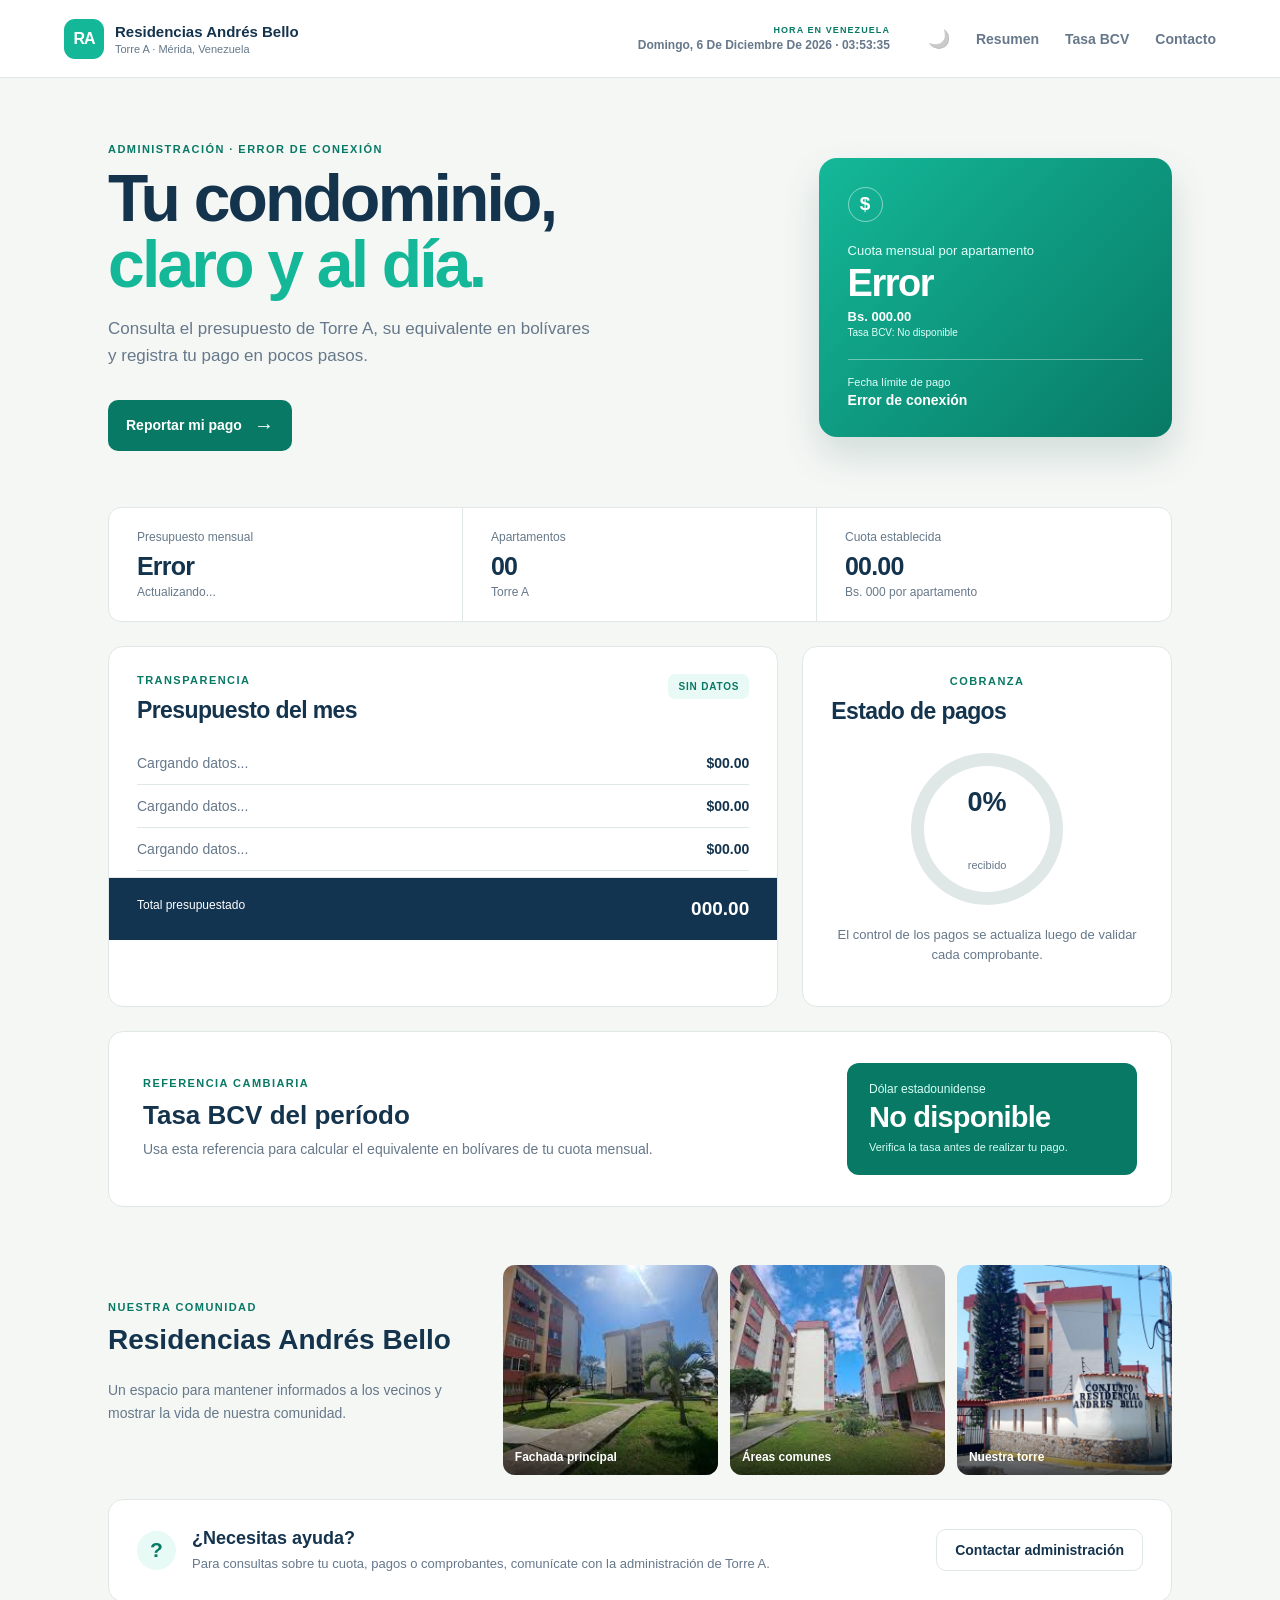
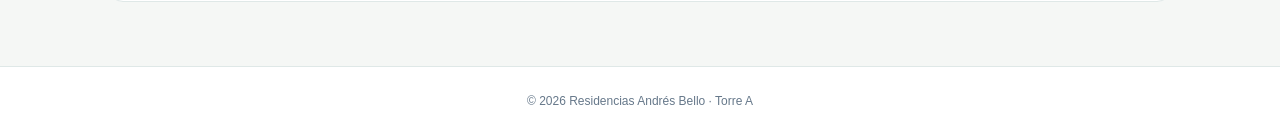
==== dashboard.html @ d10203ad "Rename index.html to dashboard.html" ====
<!doctype html>
<html lang="es" data-theme="light">
  <head>
    <meta charset="UTF-8" />
    <meta name="viewport" content="width=device-width, initial-scale=1.0" />
    <title>Residencias Andrés Bello | Torre A</title>
    <meta name="description" content="Dashboard financiero de la Torre A de Residencias Andrés Bello. Consulta el presupuesto mensual, la tasa BCV y reporta tus pagos en línea de forma transparente." />
    <meta name="keywords" content="condominio, residencias andrés bello, torre a, pagos, presupuesto, bcv" />
    <meta property="og:title" content="Residencias Andrés Bello | Torre A" />
    <meta property="og:description" content="Consulta el presupuesto mensual, la tasa BCV y reporta tus pagos en línea." />
    <meta property="og:type" content="website" />
    <link rel="stylesheet" href="styles.css" />
  </head>
  <body>
    <header class="topbar">
      <a class="brand" href="#inicio" aria-label="Inicio">
        <span class="brand-mark">RA</span>
        <span><strong>Residencias Andrés Bello</strong><small>Torre A · Mérida, Venezuela</small></span>
      </a>
      <div class="live-date" aria-live="polite">
        <span>Hora en Venezuela</span>
        <strong id="fecha-hora-actual">Cargando fecha y hora...</strong>
      </div>
      <nav>
        <button id="theme-toggle" aria-label="Cambiar tema">🌙</button>
        <a class="scroll-link" href="#resumen">Resumen</a>
        <a class="scroll-link" href="#tasa">Tasa BCV</a>
        <a class="scroll-link" href="#contacto">Contacto</a>
      </nav>
    </header>

    <main id="inicio">
      <section class="hero">
        <div>
          <p class="eyebrow" id="periodo-hero">ADMINISTRACIÓN · CARGANDO PERÍODO</p>
          <h1>Tu condominio,<br /><em>claro y al día.</em></h1>
          <p class="hero-copy">Consulta el presupuesto de Torre A, su equivalente en bolívares y registra tu pago en pocos pasos.</p>
          <a class="button primary" href="https://docs.google.com/forms/d/e/1FAIpQLSe9DGuaUtaWF4WO4DJ9DgAh0t8BMmfnsXHeLed1Wag_UKDj8g/viewform?usp=header" target="_blank" rel="noopener">Reportar mi pago <span>→</span></a>
        </div>
        <aside class="amount-card hover-3d">
          <span class="icon-circle">$</span>
          <p>Cuota mensual por apartamento</p>
          <strong id="cuota-usd" class="skeleton">00.00</strong>
          <p class="bs-amount"><span id="cuota-bs" class="skeleton">Bs. 000.00</span> <small id="tasa-bcv" class="skeleton">Tasa referencial: Bs. 000/$</small></p>
          <div></div>
          <small>Fecha límite de pago</small>
          <b id="fecha-limite" class="skeleton">Cargando...</b>
        </aside>
      </section>

      <section class="metrics hover-3d" aria-label="Resumen financiero">
        <article><span>Presupuesto mensual</span><strong id="presupuesto-usd" class="skeleton">000.00</strong><small id="presupuesto-bs" class="skeleton">Actualizando...</small></article>
        <article><span>Apartamentos</span><strong id="apartamentos" class="skeleton">00</strong><small>Torre A</small></article>
        <article><span>Cuota establecida</span><strong id="cuota-usd-resumen" class="skeleton">00.00</strong><small id="cuota-bs-resumen" class="skeleton">Bs. 000 por apartamento</small></article>
      </section>

      <section class="section-grid" id="resumen">
        <article class="panel expense-panel hover-3d">
          <div class="panel-heading"><div><p class="eyebrow">TRANSPARENCIA</p><h2>Presupuesto del mes</h2></div><span class="month skeleton" id="mes-presupuesto">CARGANDO</span></div>
          <div class="expenses">
            <div class="skeleton"><span>Cargando datos...</span><b>$00.00</b></div>
            <div class="skeleton"><span>Cargando datos...</span><b>$00.00</b></div>
            <div class="skeleton"><span>Cargando datos...</span><b>$00.00</b></div>
          </div>
          <footer><span>Total presupuestado</span><strong id="total-presupuesto" class="skeleton">000.00</strong></footer>
        </article>

        <article class="panel status-panel hover-3d">
          <p class="eyebrow">COBRANZA</p><h2>Estado de pagos</h2>
          <div class="progress-ring"><div><strong id="porcentaje-cobrado" class="skeleton">0%</strong><span id="pagos-aprobados" class="skeleton">recibido</span></div></div>
          <p class="status-copy">El control de los pagos se actualiza luego de validar cada comprobante.</p>
        </article>
      </section>

      <section class="rate-panel hover-3d" id="tasa">
        <div>
          <p class="eyebrow">REFERENCIA CAMBIARIA</p>
          <h2>Tasa BCV del período</h2>
          <p>Usa esta referencia para calcular el equivalente en bolívares de tu cuota mensual.</p>
        </div>
        <div class="rate-value">
          <span>Dólar estadounidense</span>
          <strong id="tasa-bcv-card" class="skeleton">Bs. 000/$</strong>
          <small>Verifica la tasa antes de realizar tu pago.</small>
        </div>
      </section>

      <section class="gallery">
        <div><p class="eyebrow">NUESTRA COMUNIDAD</p><h2>Residencias Andrés Bello</h2><p>Un espacio para mantener informados a los vecinos y mostrar la vida de nuestra comunidad.</p></div>
        <div class="gallery-grid"><figure><img src="imagenes/condominio-1.jpg" alt="Fachada de Residencias Andrés Bello"/><figcaption>Fachada principal</figcaption></figure><figure><img src="imagenes/condominio-2.jpg" alt="Áreas comunes de Residencias Andrés Bello"/><figcaption>Áreas comunes</figcaption></figure><figure><img src="imagenes/condominio-3.jpg" alt="Vista de Residencias Andrés Bello"/><figcaption>Nuestra torre</figcaption></figure></div>
      </section>

      <section class="help hover-3d" id="contacto">
        <div><span class="help-icon">?</span><div><h2>¿Necesitas ayuda?</h2><p>Para consultas sobre tu cuota, pagos o comprobantes, comunícate con la administración de Torre A.</p></div></div>
        <a class="button outline" href="mailto:administracion@residenciasandresbello.com">Contactar administración</a>
      </section>
    </main>
    <footer>© 2026 Residencias Andrés Bello · Torre A</footer>
    <script src="script.js?v=5"></script>
  </body>
</html>
---- styles.css ----
:root { 
  --ink: #14334d; --muted: #66788a; --mint: #14b899; --mint-dark: #087965; --cream: #f5f7f5; --line: #dfe8e7; --navy: #123450; --bg-panel: #ffffff;
}
[data-theme="dark"] {
  --ink: #f1f5f9; --muted: #94a3b8; --mint: #0f766e; --mint-dark: #2dd4bf; --cream: #0f172a; --line: #334155; --navy: #1e293b; --bg-panel: #1e293b;
}

* { box-sizing:border-box; }
html { scroll-behavior:smooth; }
body { margin:0; color:var(--ink); background:var(--cream); font-family:Arial,Helvetica,sans-serif; transition: background 0.3s, color 0.3s; }

/* Barra Superior */
.topbar { height:78px; display:flex; align-items:center; justify-content:space-between; padding:0 max(5vw,28px); border-bottom:1px solid var(--line); background:var(--bg-panel); transition: background 0.3s; }
.live-date { margin-left:auto; margin-right:38px; text-align:right; color:var(--muted); }
.live-date span { display:block; color:var(--mint-dark); font-size:9px; font-weight:800; letter-spacing:.12em; text-transform:uppercase; }
.live-date strong { display:block; margin-top:3px; font-size:12px; font-weight:600; text-transform:capitalize; }
.brand { display:flex; align-items:center; gap:11px; color:var(--ink); text-decoration:none; }
.brand-mark { display:grid; place-items:center; width:40px; height:40px; border-radius:11px; background:var(--mint); color:#fff; font-weight:800; letter-spacing:-1px; }
.brand strong,.brand small { display:block; }.brand strong { font-size:15px; }.brand small { margin-top:3px; font-size:11px; color:var(--muted); }
nav { display:flex; gap:26px; align-items:center; } nav a { color:var(--muted); font-size:14px; font-weight:600; text-decoration:none; } nav a:hover { color:var(--mint-dark); }
#theme-toggle { background:none; border:none; font-size:18px; cursor:pointer; padding:0; filter: grayscale(100%); transition: 0.2s; } #theme-toggle:hover { filter: grayscale(0%); transform:scale(1.1); }

main { max-width:1120px; margin:auto; padding:54px 28px 64px; }
.hero { display:grid; grid-template-columns:1.45fr .8fr; align-items:center; gap:70px; min-height:330px; }
.eyebrow { margin:0 0 11px; color:var(--mint-dark); font-size:11px; font-weight:800; letter-spacing:1.45px; }
h1,h2,p { margin-top:0; } h1 { margin-bottom:18px; max-width:620px; font-size:clamp(40px,5.2vw,66px); line-height:.99; letter-spacing:-2.8px; } h1 em { color:var(--mint); font-style:normal; }
.hero-copy { max-width:490px; color:var(--muted); font-size:17px; line-height:1.6; }
.button { display:inline-flex; align-items:center; justify-content:center; gap:12px; padding:14px 18px; border-radius:10px; font-size:14px; font-weight:700; text-decoration:none; transition:.2s; }.primary { margin-top:13px; color:#fff; background:var(--mint-dark); }.primary:hover { background:var(--mint); transform:translateY(-2px); box-shadow:0 8px 20px rgba(20,184,153,.3); }.primary span { font-size:20px; }

/* Tarjetas y Paneles (Hover 3D) */
.hover-3d { transition: transform 0.3s cubic-bezier(0.175, 0.885, 0.32, 1.275), box-shadow 0.3s ease; }
.hover-3d:hover { transform: translateY(-4px); box-shadow: 0 16px 32px rgba(0,0,0,0.08); }

.amount-card { padding:29px; border-radius:18px; color:#fff; background:linear-gradient(135deg, var(--mint) 0%, var(--mint-dark) 100%); box-shadow:0 18px 38px rgba(18,80,70,.16); }.icon-circle { display:grid; place-items:center; width:35px; height:35px; border:1px solid #ffffff7a; border-radius:50%; font-size:19px; font-weight:bold; }.amount-card p { margin:21px 0 4px; color:#e2fffa; font-size:13px; }.amount-card strong { font-size:38px; letter-spacing:-1.5px; display:inline-block; }.amount-card div { height:1px; margin:21px 0 16px; background:#ffffff62; }.amount-card small,.amount-card b { display:block; }.amount-card small { color:#e2fffa; font-size:11px; }.amount-card b { margin-top:4px; font-size:14px; }
.amount-card .bs-amount { margin:4px 0 0; color:#fff; font-size:13px; font-weight:bold; }
.amount-card .bs-amount small { display:block; margin-top:3px; color:#e2fffa; font-size:10px; font-weight:normal; }

.metrics { display:grid; grid-template-columns:repeat(3,1fr); margin:45px 0 24px; border:1px solid var(--line); border-radius:13px; overflow:hidden; background:var(--bg-panel); transition: background 0.3s, border-color 0.3s; }.metrics article { padding:22px 28px; border-right:1px solid var(--line); }.metrics article:last-child { border:0; }.metrics span,.metrics small { display:block; color:var(--muted); font-size:12px; }.metrics strong { display:block; margin:8px 0 4px; color:var(--ink); font-size:25px; letter-spacing:-.8px; display:inline-block; }

.section-grid { display:grid; grid-template-columns:1.45fr .8fr; gap:24px; }.panel { border:1px solid var(--line); border-radius:15px; background:var(--bg-panel); transition: background 0.3s, border-color 0.3s; }.expense-panel { overflow:hidden; }.panel-heading { display:flex; justify-content:space-between; align-items:start; padding:27px 28px 18px; }.panel h2 { margin:0; font-size:23px; letter-spacing:-.6px; }.month { padding:7px 10px; border-radius:7px; color:var(--mint-dark); background:#e9faf6; font-size:10px; font-weight:800; letter-spacing:.8px; display:inline-block; }.expenses { padding:0 28px; }.expenses div { display:flex; justify-content:space-between; padding:13px 0; border-bottom:1px solid var(--line); color:var(--muted); font-size:14px; }.expenses b { color:var(--ink); }.expense-panel footer { display:flex; justify-content:space-between; margin-top:6px; padding:20px 28px; color:#fff; background:var(--navy); }.expense-panel footer strong { font-size:19px; display:inline-block; }

/* Termómetro Financiero (Progress Ring) */
.status-panel { padding:28px; text-align:center; }.status-panel h2 { text-align:left; }
.progress-ring { display:grid; place-items:center; width:152px; height:152px; margin:28px auto 20px; border-radius:50%; background:conic-gradient(var(--progress-color, var(--mint)) var(--progress-angle, 0deg), var(--line) 0deg); transition: background 0.5s; }.progress-ring>div { display:grid; place-items:center; width:126px; height:126px; border-radius:50%; background:var(--bg-panel); transition: background 0.3s; }.progress-ring strong { font-size:27px; display:inline-block; }.progress-ring span { color:var(--muted); font-size:11px; }.status-copy { color:var(--muted); font-size:13px; line-height:1.55; }

.rate-panel { display:flex; align-items:center; justify-content:space-between; gap:30px; margin-top:24px; padding:31px 34px; border:1px solid var(--line); border-radius:15px; background:var(--bg-panel); transition: background 0.3s, border-color 0.3s; }.rate-panel h2 { margin:0 0 8px; font-size:26px; }.rate-panel>div>p:not(.eyebrow) { max-width:560px; margin:0; color:var(--muted); font-size:14px; line-height:1.55; }.rate-value { min-width:290px; padding:19px 22px; border-radius:12px; color:#fff; background:var(--mint-dark); }.rate-value span,.rate-value small { display:block; }.rate-value span { color:#d7fff6; font-size:12px; }.rate-value strong { display:block; margin:5px 0 6px; font-size:29px; letter-spacing:-.8px; display:inline-block; }.rate-value small { color:#d7fff6; font-size:11px; line-height:1.4; }

.gallery { display:grid; grid-template-columns:.8fr 1.5fr; gap:38px; align-items:center; margin-top:58px; }.gallery h2 { font-size:28px; }.gallery>div>p:not(.eyebrow) { color:var(--muted); font-size:14px; line-height:1.6; }
.gallery-grid { display:grid; grid-template-columns:repeat(3,1fr); gap:12px; }.gallery figure { position:relative; height:210px; margin:0; overflow:hidden; border-radius:12px; background:#dbe8e5; }.gallery img { width:100%; height:100%; object-fit:cover; transition: transform 0.5s; }.gallery figure:hover img { transform: scale(1.05); }.gallery figcaption { position:absolute; right:0; bottom:0; left:0; padding:28px 12px 11px; color:#fff; background:linear-gradient(transparent,rgba(0,0,0,.65)); font-size:12px; font-weight:bold; }

.help { display:flex; align-items:center; justify-content:space-between; gap:22px; margin-top:24px; padding:28px; border:1px solid var(--line); border-radius:15px; background:var(--bg-panel); transition: background 0.3s, border-color 0.3s; }.help>div { display:flex; align-items:center; gap:16px; }.help-icon { display:grid; place-items:center; flex:0 0 auto; width:39px; height:39px; border-radius:50%; color:var(--mint-dark); background:#e8faf6; font-size:21px; font-weight:bold; }.help h2 { margin:0 0 5px; font-size:18px; }.help p { max-width:580px; margin:0; color:var(--muted); font-size:13px; line-height:1.5; }.outline { color:var(--ink); border:1px solid var(--line); white-space:nowrap; padding:12px 18px; border-radius:10px; font-weight:bold; text-decoration:none; transition:0.2s; }.outline:hover { background:var(--line); } 
footer { padding:27px; color:var(--muted); border-top:1px solid var(--line); background:var(--bg-panel); text-align:center; font-size:12px; transition: background 0.3s; }

/* Animaciones de Skeleton Loading */
@keyframes shimmer { 0% { background-position: -200% 0; } 100% { background-position: 200% 0; } }
.skeleton { background: linear-gradient(90deg, var(--line) 25%, var(--cream) 50%, var(--line) 75%); background-size: 200% 100%; animation: shimmer 1.5s infinite; color: transparent !important; border-radius: 6px; }

@media (max-width:720px) {
  .topbar { height:auto; padding:13px 15px; } .topbar nav { gap:15px; } .topbar nav a { display:none; } .live-date { margin:0 0 0 auto; max-width:154px; line-height:1.35; } .live-date strong { font-size:10px; } .brand-mark { width:34px; height:34px; border-radius:9px; font-size:13px; } .brand strong { font-size:13px; }.brand small { font-size:9px; } main { padding:25px 14px 38px; } .hero,.section-grid { grid-template-columns:1fr; gap:21px; } .hero { min-height:0; }.hero-copy { font-size:15px; line-height:1.5; } h1 { margin-bottom:13px; font-size:39px; letter-spacing:-1.8px; } .eyebrow { margin-bottom:8px; font-size:9px; } .button { padding:12px 15px; font-size:13px; } .amount-card { max-width:430px; padding:22px; border-radius:15px; } .amount-card p { margin-top:15px; }.amount-card strong { font-size:32px; } .metrics { grid-template-columns:1fr; margin:28px 0 18px; } .metrics article { padding:16px 19px; border-right:0; border-bottom:1px solid var(--line); } .metrics article:last-child { border-bottom:0; }.metrics strong { margin:5px 0 2px; font-size:22px; } .panel-heading,.status-panel { padding:21px; }.expenses { padding:0 21px; } .expenses div { padding:10px 0; font-size:13px; }.expense-panel footer { padding:16px 21px; } .progress-ring { width:130px; height:130px; margin:21px auto 15px; }.progress-ring>div { width:108px; height:108px; } .rate-panel,.help { display:block; padding:22px; }.rate-panel h2 { font-size:23px; } .help .outline { width:100%; margin-top:18px; display:block; text-align:center; } .rate-value { min-width:0; margin-top:18px; } .gallery { grid-template-columns:1fr; gap:24px; }.gallery-grid { grid-template-columns:repeat(3,1fr); }.gallery figure { height:130px; }
}
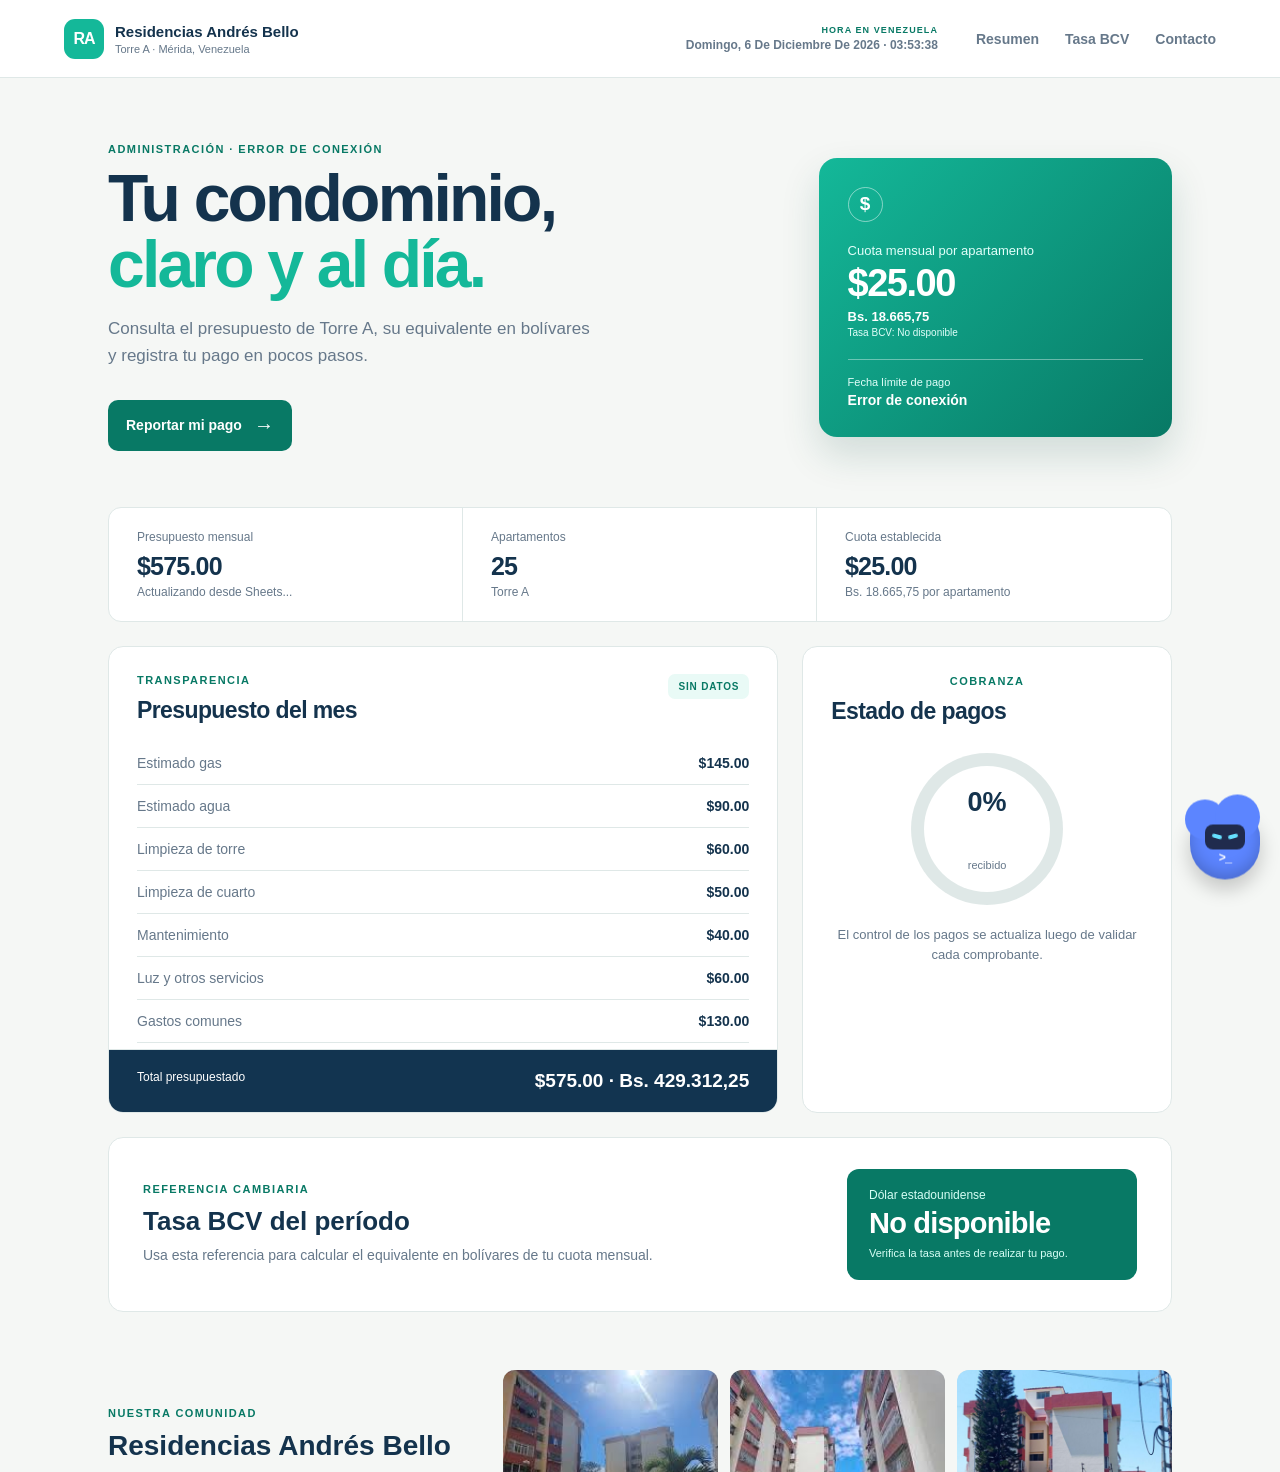
==== commit afac64ab: "Add files via upload" ====
--- a/dashboard.html
+++ b/dashboard.html
@@ -1,101 +1,11 @@
 <!doctype html>
-<html lang="es" data-theme="light">
-  <head>
-    <meta charset="UTF-8" />
-    <meta name="viewport" content="width=device-width, initial-scale=1.0" />
-    <title>Residencias Andrés Bello | Torre A</title>
-    <meta name="description" content="Dashboard financiero de la Torre A de Residencias Andrés Bello. Consulta el presupuesto mensual, la tasa BCV y reporta tus pagos en línea de forma transparente." />
-    <meta name="keywords" content="condominio, residencias andrés bello, torre a, pagos, presupuesto, bcv" />
-    <meta property="og:title" content="Residencias Andrés Bello | Torre A" />
-    <meta property="og:description" content="Consulta el presupuesto mensual, la tasa BCV y reporta tus pagos en línea." />
-    <meta property="og:type" content="website" />
-    <link rel="stylesheet" href="styles.css" />
-  </head>
-  <body>
-    <header class="topbar">
-      <a class="brand" href="#inicio" aria-label="Inicio">
-        <span class="brand-mark">RA</span>
-        <span><strong>Residencias Andrés Bello</strong><small>Torre A · Mérida, Venezuela</small></span>
-      </a>
-      <div class="live-date" aria-live="polite">
-        <span>Hora en Venezuela</span>
-        <strong id="fecha-hora-actual">Cargando fecha y hora...</strong>
-      </div>
-      <nav>
-        <button id="theme-toggle" aria-label="Cambiar tema">🌙</button>
-        <a class="scroll-link" href="#resumen">Resumen</a>
-        <a class="scroll-link" href="#tasa">Tasa BCV</a>
-        <a class="scroll-link" href="#contacto">Contacto</a>
-      </nav>
-    </header>
-
-    <main id="inicio">
-      <section class="hero">
-        <div>
-          <p class="eyebrow" id="periodo-hero">ADMINISTRACIÓN · CARGANDO PERÍODO</p>
-          <h1>Tu condominio,<br /><em>claro y al día.</em></h1>
-          <p class="hero-copy">Consulta el presupuesto de Torre A, su equivalente en bolívares y registra tu pago en pocos pasos.</p>
-          <a class="button primary" href="https://docs.google.com/forms/d/e/1FAIpQLSe9DGuaUtaWF4WO4DJ9DgAh0t8BMmfnsXHeLed1Wag_UKDj8g/viewform?usp=header" target="_blank" rel="noopener">Reportar mi pago <span>→</span></a>
-        </div>
-        <aside class="amount-card hover-3d">
-          <span class="icon-circle">$</span>
-          <p>Cuota mensual por apartamento</p>
-          <strong id="cuota-usd" class="skeleton">00.00</strong>
-          <p class="bs-amount"><span id="cuota-bs" class="skeleton">Bs. 000.00</span> <small id="tasa-bcv" class="skeleton">Tasa referencial: Bs. 000/$</small></p>
-          <div></div>
-          <small>Fecha límite de pago</small>
-          <b id="fecha-limite" class="skeleton">Cargando...</b>
-        </aside>
-      </section>
-
-      <section class="metrics hover-3d" aria-label="Resumen financiero">
-        <article><span>Presupuesto mensual</span><strong id="presupuesto-usd" class="skeleton">000.00</strong><small id="presupuesto-bs" class="skeleton">Actualizando...</small></article>
-        <article><span>Apartamentos</span><strong id="apartamentos" class="skeleton">00</strong><small>Torre A</small></article>
-        <article><span>Cuota establecida</span><strong id="cuota-usd-resumen" class="skeleton">00.00</strong><small id="cuota-bs-resumen" class="skeleton">Bs. 000 por apartamento</small></article>
-      </section>
-
-      <section class="section-grid" id="resumen">
-        <article class="panel expense-panel hover-3d">
-          <div class="panel-heading"><div><p class="eyebrow">TRANSPARENCIA</p><h2>Presupuesto del mes</h2></div><span class="month skeleton" id="mes-presupuesto">CARGANDO</span></div>
-          <div class="expenses">
-            <div class="skeleton"><span>Cargando datos...</span><b>$00.00</b></div>
-            <div class="skeleton"><span>Cargando datos...</span><b>$00.00</b></div>
-            <div class="skeleton"><span>Cargando datos...</span><b>$00.00</b></div>
-          </div>
-          <footer><span>Total presupuestado</span><strong id="total-presupuesto" class="skeleton">000.00</strong></footer>
-        </article>
-
-        <article class="panel status-panel hover-3d">
-          <p class="eyebrow">COBRANZA</p><h2>Estado de pagos</h2>
-          <div class="progress-ring"><div><strong id="porcentaje-cobrado" class="skeleton">0%</strong><span id="pagos-aprobados" class="skeleton">recibido</span></div></div>
-          <p class="status-copy">El control de los pagos se actualiza luego de validar cada comprobante.</p>
-        </article>
-      </section>
-
-      <section class="rate-panel hover-3d" id="tasa">
-        <div>
-          <p class="eyebrow">REFERENCIA CAMBIARIA</p>
-          <h2>Tasa BCV del período</h2>
-          <p>Usa esta referencia para calcular el equivalente en bolívares de tu cuota mensual.</p>
-        </div>
-        <div class="rate-value">
-          <span>Dólar estadounidense</span>
-          <strong id="tasa-bcv-card" class="skeleton">Bs. 000/$</strong>
-          <small>Verifica la tasa antes de realizar tu pago.</small>
-        </div>
-      </section>
-
-      <section class="gallery">
-        <div><p class="eyebrow">NUESTRA COMUNIDAD</p><h2>Residencias Andrés Bello</h2><p>Un espacio para mantener informados a los vecinos y mostrar la vida de nuestra comunidad.</p></div>
-        <div class="gallery-grid"><figure><img src="imagenes/condominio-1.jpg" alt="Fachada de Residencias Andrés Bello"/><figcaption>Fachada principal</figcaption></figure><figure><img src="imagenes/condominio-2.jpg" alt="Áreas comunes de Residencias Andrés Bello"/><figcaption>Áreas comunes</figcaption></figure><figure><img src="imagenes/condominio-3.jpg" alt="Vista de Residencias Andrés Bello"/><figcaption>Nuestra torre</figcaption></figure></div>
-      </section>
-
-      <section class="help hover-3d" id="contacto">
-        <div><span class="help-icon">?</span><div><h2>¿Necesitas ayuda?</h2><p>Para consultas sobre tu cuota, pagos o comprobantes, comunícate con la administración de Torre A.</p></div></div>
-        <a class="button outline" href="mailto:administracion@residenciasandresbello.com">Contactar administración</a>
-      </section>
-    </main>
-    <footer>© 2026 Residencias Andrés Bello · Torre A</footer>
-    <script src="script.js?v=5"></script>
-  </body>
+<html lang="es">
+<head>
+<meta charset="UTF-8" />
+<meta http-equiv="refresh" content="0;url=index.html" />
+<title>Redirigiendo...</title>
+</head>
+<body>
+<p>Redirigiendo a la página principal... <a href="index.html">Haz clic aquí si no se redirige automáticamente.</a></p>
+</body>
 </html>
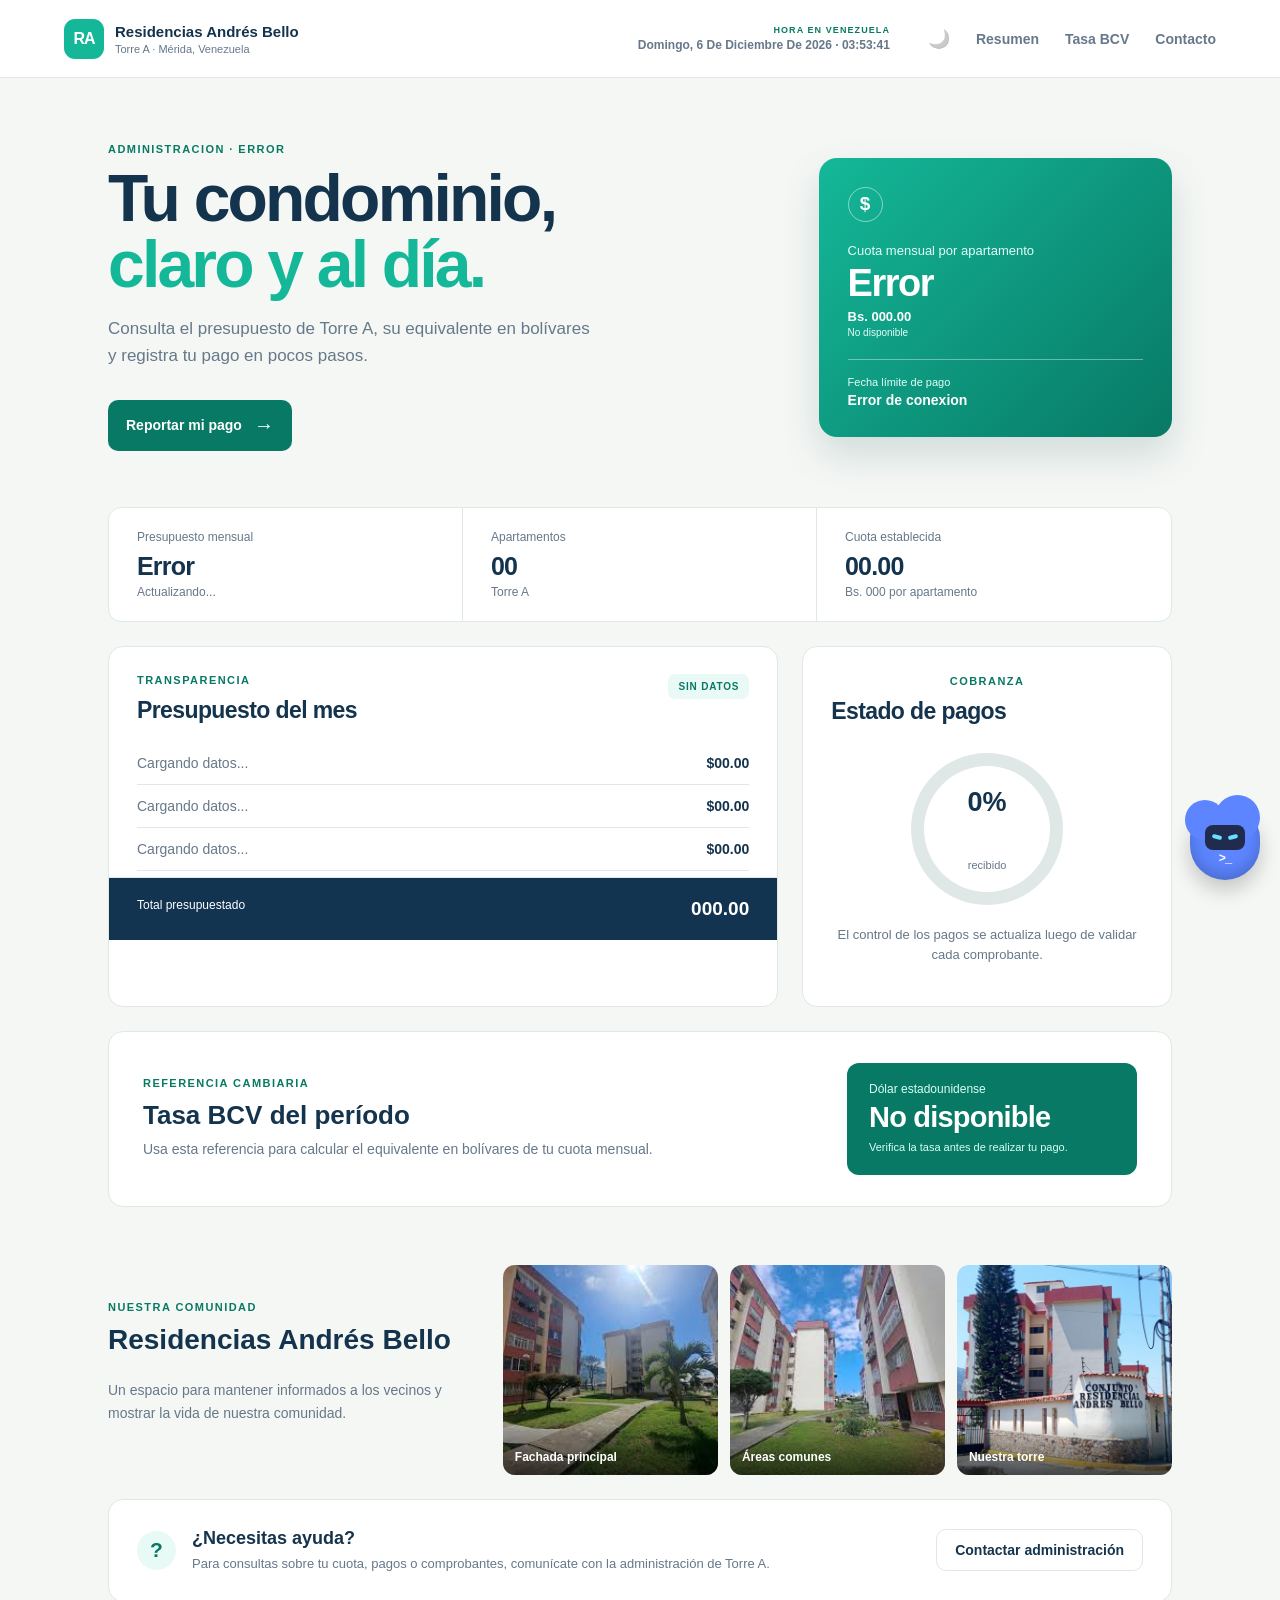
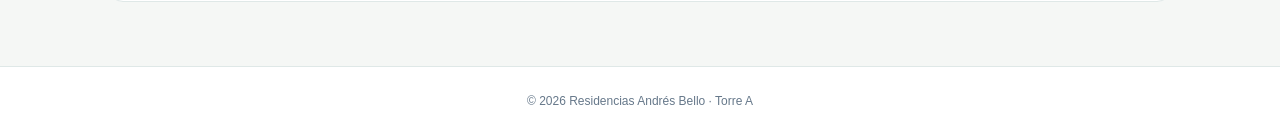
==== commit c678a436: "Add files via upload" ====
--- a/dashboard.html
+++ b/dashboard.html
@@ -1,11 +1,91 @@
 <!doctype html>
-<html lang="es">
-<head>
-<meta charset="UTF-8" />
-<meta http-equiv="refresh" content="0;url=index.html" />
-<title>Redirigiendo...</title>
-</head>
-<body>
-<p>Redirigiendo a la página principal... <a href="index.html">Haz clic aquí si no se redirige automáticamente.</a></p>
-</body>
+<html lang="es" data-theme="light">
+  <head>
+    <meta charset="UTF-8" />
+    <meta name="viewport" content="width=device-width, initial-scale=1.0" />
+    <title>Residencias Andrés Bello | Torre A</title>
+    <meta name="description" content="Dashboard financiero de la Torre A de Residencias Andrés Bello. Consulta el presupuesto mensual, la tasa BCV y reporta tus pagos en línea de forma transparente." />
+    <link rel="stylesheet" href="styles.css" />
+  </head>
+  <body>
+    <header class="topbar">
+      <a class="brand" href="#inicio" aria-label="Inicio">
+        <span class="brand-mark">RA</span>
+        <span><strong>Residencias Andrés Bello</strong><small>Torre A · Mérida, Venezuela</small></span>
+      </a>
+      <div class="live-date" aria-live="polite">
+        <span>Hora en Venezuela</span>
+        <strong id="fecha-hora-actual">Cargando fecha y hora...</strong>
+      </div>
+      <nav>
+        <button id="theme-toggle" aria-label="Cambiar tema">🌙</button>
+        <a class="scroll-link" href="#resumen">Resumen</a>
+        <a class="scroll-link" href="#tasa">Tasa BCV</a>
+        <a class="scroll-link" href="#contacto">Contacto</a>
+      </nav>
+    </header>
+    <main id="inicio">
+      <section class="hero">
+        <div>
+          <p class="eyebrow" id="periodo-hero">ADMINISTRACIÓN · CARGANDO PERÍODO</p>
+          <h1>Tu condominio,<br /><em>claro y al día.</em></h1>
+          <p class="hero-copy">Consulta el presupuesto de Torre A, su equivalente en bolívares y registra tu pago en pocos pasos.</p>
+          <a class="button primary" href="https://docs.google.com/forms/d/e/1FAIpQLSe9DGuaUtaWF4WO4DJ9DgAh0t8BMmfnsXHeLed1Wag_UKDj8g/viewform?usp=header" target="_blank" rel="noopener">Reportar mi pago <span>→</span></a>
+        </div>
+        <aside class="amount-card hover-3d">
+          <span class="icon-circle">$</span>
+          <p>Cuota mensual por apartamento</p>
+          <strong id="cuota-usd" class="skeleton">00.00</strong>
+          <p class="bs-amount"><span id="cuota-bs" class="skeleton">Bs. 000.00</span> <small id="tasa-bcv" class="skeleton">Tasa referencial: Bs. 000/$</small></p>
+          <div></div>
+          <small>Fecha límite de pago</small>
+          <b id="fecha-limite" class="skeleton">Cargando...</b>
+        </aside>
+      </section>
+      <section class="metrics hover-3d" aria-label="Resumen financiero">
+        <article><span>Presupuesto mensual</span><strong id="presupuesto-usd" class="skeleton">000.00</strong><small id="presupuesto-bs" class="skeleton">Actualizando...</small></article>
+        <article><span>Apartamentos</span><strong id="apartamentos" class="skeleton">00</strong><small>Torre A</small></article>
+        <article><span>Cuota establecida</span><strong id="cuota-usd-resumen" class="skeleton">00.00</strong><small id="cuota-bs-resumen" class="skeleton">Bs. 000 por apartamento</small></article>
+      </section>
+      <section class="section-grid" id="resumen">
+        <article class="panel expense-panel hover-3d">
+          <div class="panel-heading"><div><p class="eyebrow">TRANSPARENCIA</p><h2>Presupuesto del mes</h2></div><span class="month skeleton" id="mes-presupuesto">CARGANDO</span></div>
+          <div class="expenses">
+            <div class="skeleton"><span>Cargando datos...</span><b>$00.00</b></div>
+            <div class="skeleton"><span>Cargando datos...</span><b>$00.00</b></div>
+            <div class="skeleton"><span>Cargando datos...</span><b>$00.00</b></div>
+          </div>
+          <footer><span>Total presupuestado</span><strong id="total-presupuesto" class="skeleton">000.00</strong></footer>
+        </article>
+        <article class="panel status-panel hover-3d">
+          <p class="eyebrow">COBRANZA</p><h2>Estado de pagos</h2>
+          <div class="progress-ring"><div><strong id="porcentaje-cobrado" class="skeleton">0%</strong><span id="pagos-aprobados" class="skeleton">recibido</span></div></div>
+          <p class="status-copy">El control de los pagos se actualiza luego de validar cada comprobante.</p>
+        </article>
+      </section>
+      <section class="rate-panel hover-3d" id="tasa">
+        <div>
+          <p class="eyebrow">REFERENCIA CAMBIARIA</p>
+          <h2>Tasa BCV del período</h2>
+          <p>Usa esta referencia para calcular el equivalente en bolívares de tu cuota mensual.</p>
+        </div>
+        <div class="rate-value">
+          <span>Dólar estadounidense</span>
+          <strong id="tasa-bcv-card" class="skeleton">Bs. 000/$</strong>
+          <small>Verifica la tasa antes de realizar tu pago.</small>
+        </div>
+      </section>
+      <section class="gallery">
+        <div><p class="eyebrow">NUESTRA COMUNIDAD</p><h2>Residencias Andrés Bello</h2><p>Un espacio para mantener informados a los vecinos y mostrar la vida de nuestra comunidad.</p></div>
+        <div class="gallery-grid"><figure><img src="imagenes/condominio-1.jpg" alt="Fachada de Residencias Andrés Bello"/><figcaption>Fachada principal</figcaption></figure><figure><img src="imagenes/condominio-2.jpg" alt="Áreas comunes de Residencias Andrés Bello"/><figcaption>Áreas comunes</figcaption></figure><figure><img src="imagenes/condominio-3.jpg" alt="Vista de Residencias Andrés Bello"/><figcaption>Nuestra torre</figcaption></figure></div>
+      </section>
+      <section class="help hover-3d" id="contacto">
+        <div><span class="help-icon">?</span><div><h2>¿Necesitas ayuda?</h2><p>Para consultas sobre tu cuota, pagos o comprobantes, comunícate con la administración de Torre A.</p></div></div>
+        <a class="button outline" href="mailto:administracion@residenciasandresbello.com">Contactar administración</a>
+      </section>
+    </main>
+    <footer>© 2026 Residencias Andrés Bello · Torre A</footer>
+    <script src="script.js?v=9"></script>
+    <script src="chatbot.js?v=2"></script>
+  </body>
 </html>
--- a/styles.css
+++ b/styles.css
@@ -0,0 +1,60 @@
+:root { 
+  --ink: #14334d; --muted: #66788a; --mint: #14b899; --mint-dark: #087965; --cream: #f5f7f5; --line: #dfe8e7; --navy: #123450; --bg-panel: #ffffff;
+}
+[data-theme="dark"] {
+  --ink: #f1f5f9; --muted: #94a3b8; --mint: #0f766e; --mint-dark: #2dd4bf; --cream: #0f172a; --line: #334155; --navy: #1e293b; --bg-panel: #1e293b;
+}
+
+* { box-sizing:border-box; }
+html { scroll-behavior:smooth; }
+body { margin:0; color:var(--ink); background:var(--cream); font-family:Arial,Helvetica,sans-serif; transition: background 0.3s, color 0.3s; }
+
+/* Barra Superior */
+.topbar { height:78px; display:flex; align-items:center; justify-content:space-between; padding:0 max(5vw,28px); border-bottom:1px solid var(--line); background:var(--bg-panel); transition: background 0.3s; }
+.live-date { margin-left:auto; margin-right:38px; text-align:right; color:var(--muted); }
+.live-date span { display:block; color:var(--mint-dark); font-size:9px; font-weight:800; letter-spacing:.12em; text-transform:uppercase; }
+.live-date strong { display:block; margin-top:3px; font-size:12px; font-weight:600; text-transform:capitalize; }
+.brand { display:flex; align-items:center; gap:11px; color:var(--ink); text-decoration:none; }
+.brand-mark { display:grid; place-items:center; width:40px; height:40px; border-radius:11px; background:var(--mint); color:#fff; font-weight:800; letter-spacing:-1px; }
+.brand strong,.brand small { display:block; }.brand strong { font-size:15px; }.brand small { margin-top:3px; font-size:11px; color:var(--muted); }
+nav { display:flex; gap:26px; align-items:center; } nav a { color:var(--muted); font-size:14px; font-weight:600; text-decoration:none; } nav a:hover { color:var(--mint-dark); }
+#theme-toggle { background:none; border:none; font-size:18px; cursor:pointer; padding:0; filter: grayscale(100%); transition: 0.2s; } #theme-toggle:hover { filter: grayscale(0%); transform:scale(1.1); }
+
+main { max-width:1120px; margin:auto; padding:54px 28px 64px; }
+.hero { display:grid; grid-template-columns:1.45fr .8fr; align-items:center; gap:70px; min-height:330px; }
+.eyebrow { margin:0 0 11px; color:var(--mint-dark); font-size:11px; font-weight:800; letter-spacing:1.45px; }
+h1,h2,p { margin-top:0; } h1 { margin-bottom:18px; max-width:620px; font-size:clamp(40px,5.2vw,66px); line-height:.99; letter-spacing:-2.8px; } h1 em { color:var(--mint); font-style:normal; }
+.hero-copy { max-width:490px; color:var(--muted); font-size:17px; line-height:1.6; }
+.button { display:inline-flex; align-items:center; justify-content:center; gap:12px; padding:14px 18px; border-radius:10px; font-size:14px; font-weight:700; text-decoration:none; transition:.2s; }.primary { margin-top:13px; color:#fff; background:var(--mint-dark); }.primary:hover { background:var(--mint); transform:translateY(-2px); box-shadow:0 8px 20px rgba(20,184,153,.3); }.primary span { font-size:20px; }
+
+/* Tarjetas y Paneles (Hover 3D) */
+.hover-3d { transition: transform 0.3s cubic-bezier(0.175, 0.885, 0.32, 1.275), box-shadow 0.3s ease; }
+.hover-3d:hover { transform: translateY(-4px); box-shadow: 0 16px 32px rgba(0,0,0,0.08); }
+
+.amount-card { padding:29px; border-radius:18px; color:#fff; background:linear-gradient(135deg, var(--mint) 0%, var(--mint-dark) 100%); box-shadow:0 18px 38px rgba(18,80,70,.16); }.icon-circle { display:grid; place-items:center; width:35px; height:35px; border:1px solid #ffffff7a; border-radius:50%; font-size:19px; font-weight:bold; }.amount-card p { margin:21px 0 4px; color:#e2fffa; font-size:13px; }.amount-card strong { font-size:38px; letter-spacing:-1.5px; display:inline-block; }.amount-card div { height:1px; margin:21px 0 16px; background:#ffffff62; }.amount-card small,.amount-card b { display:block; }.amount-card small { color:#e2fffa; font-size:11px; }.amount-card b { margin-top:4px; font-size:14px; }
+.amount-card .bs-amount { margin:4px 0 0; color:#fff; font-size:13px; font-weight:bold; }
+.amount-card .bs-amount small { display:block; margin-top:3px; color:#e2fffa; font-size:10px; font-weight:normal; }
+
+.metrics { display:grid; grid-template-columns:repeat(3,1fr); margin:45px 0 24px; border:1px solid var(--line); border-radius:13px; overflow:hidden; background:var(--bg-panel); transition: background 0.3s, border-color 0.3s; }.metrics article { padding:22px 28px; border-right:1px solid var(--line); }.metrics article:last-child { border:0; }.metrics span,.metrics small { display:block; color:var(--muted); font-size:12px; }.metrics strong { display:block; margin:8px 0 4px; color:var(--ink); font-size:25px; letter-spacing:-.8px; display:inline-block; }
+
+.section-grid { display:grid; grid-template-columns:1.45fr .8fr; gap:24px; }.panel { border:1px solid var(--line); border-radius:15px; background:var(--bg-panel); transition: background 0.3s, border-color 0.3s; }.expense-panel { overflow:hidden; }.panel-heading { display:flex; justify-content:space-between; align-items:start; padding:27px 28px 18px; }.panel h2 { margin:0; font-size:23px; letter-spacing:-.6px; }.month { padding:7px 10px; border-radius:7px; color:var(--mint-dark); background:#e9faf6; font-size:10px; font-weight:800; letter-spacing:.8px; display:inline-block; }.expenses { padding:0 28px; }.expenses div { display:flex; justify-content:space-between; padding:13px 0; border-bottom:1px solid var(--line); color:var(--muted); font-size:14px; }.expenses b { color:var(--ink); }.expense-panel footer { display:flex; justify-content:space-between; margin-top:6px; padding:20px 28px; color:#fff; background:var(--navy); }.expense-panel footer strong { font-size:19px; display:inline-block; }
+
+/* Termometro Financiero (Progress Ring) */
+.status-panel { padding:28px; text-align:center; }.status-panel h2 { text-align:left; }
+.progress-ring { display:grid; place-items:center; width:152px; height:152px; margin:28px auto 20px; border-radius:50%; background:conic-gradient(var(--progress-color, var(--mint)) var(--progress-angle, 0deg), var(--line) 0deg); transition: background 0.5s; }.progress-ring>div { display:grid; place-items:center; width:126px; height:126px; border-radius:50%; background:var(--bg-panel); transition: background 0.3s; }.progress-ring strong { font-size:27px; display:inline-block; }.progress-ring span { color:var(--muted); font-size:11px; }.status-copy { color:var(--muted); font-size:13px; line-height:1.55; }
+
+.rate-panel { display:flex; align-items:center; justify-content:space-between; gap:30px; margin-top:24px; padding:31px 34px; border:1px solid var(--line); border-radius:15px; background:var(--bg-panel); transition: background 0.3s, border-color 0.3s; }.rate-panel h2 { margin:0 0 8px; font-size:26px; }.rate-panel>div>p:not(.eyebrow) { max-width:560px; margin:0; color:var(--muted); font-size:14px; line-height:1.55; }.rate-value { min-width:290px; padding:19px 22px; border-radius:12px; color:#fff; background:var(--mint-dark); }.rate-value span,.rate-value small { display:block; }.rate-value span { color:#d7fff6; font-size:12px; }.rate-value strong { display:block; margin:5px 0 6px; font-size:29px; letter-spacing:-.8px; display:inline-block; }.rate-value small { color:#d7fff6; font-size:11px; line-height:1.4; }
+
+.gallery { display:grid; grid-template-columns:.8fr 1.5fr; gap:38px; align-items:center; margin-top:58px; }.gallery h2 { font-size:28px; }.gallery>div>p:not(.eyebrow) { color:var(--muted); font-size:14px; line-height:1.6; }
+.gallery-grid { display:grid; grid-template-columns:repeat(3,1fr); gap:12px; }.gallery figure { position:relative; height:210px; margin:0; overflow:hidden; border-radius:12px; background:#dbe8e5; }.gallery img { width:100%; height:100%; object-fit:cover; transition: transform 0.5s; }.gallery figure:hover img { transform: scale(1.05); }.gallery figcaption { position:absolute; right:0; bottom:0; left:0; padding:28px 12px 11px; color:#fff; background:linear-gradient(transparent,rgba(0,0,0,.65)); font-size:12px; font-weight:bold; }
+
+.help { display:flex; align-items:center; justify-content:space-between; gap:22px; margin-top:24px; padding:28px; border:1px solid var(--line); border-radius:15px; background:var(--bg-panel); transition: background 0.3s, border-color 0.3s; }.help>div { display:flex; align-items:center; gap:16px; }.help-icon { display:grid; place-items:center; flex:0 0 auto; width:39px; height:39px; border-radius:50%; color:var(--mint-dark); background:#e8faf6; font-size:21px; font-weight:bold; }.help h2 { margin:0 0 5px; font-size:18px; }.help p { max-width:580px; margin:0; color:var(--muted); font-size:13px; line-height:1.5; }.outline { color:var(--ink); border:1px solid var(--line); white-space:nowrap; padding:12px 18px; border-radius:10px; font-weight:bold; text-decoration:none; transition:0.2s; }.outline:hover { background:var(--line); } 
+footer { padding:27px; color:var(--muted); border-top:1px solid var(--line); background:var(--bg-panel); text-align:center; font-size:12px; transition: background 0.3s; }
+
+/* Animaciones de Skeleton Loading */
+@keyframes shimmer { 0% { background-position: -200% 0; } 100% { background-position: 200% 0; } }
+.skeleton { background: linear-gradient(90deg, var(--line) 25%, var(--cream) 50%, var(--line) 75%); background-size: 200% 100%; animation: shimmer 1.5s infinite; color: transparent !important; border-radius: 6px; }
+
+@media (max-width:720px) {
+  .topbar { height:auto; padding:13px 15px; } .topbar nav { gap:15px; } .topbar nav a { display:none; } .live-date { margin:0 0 0 auto; max-width:154px; line-height:1.35; } .live-date strong { font-size:10px; } .brand-mark { width:34px; height:34px; border-radius:9px; font-size:13px; } .brand strong { font-size:13px; }.brand small { font-size:9px; } main { padding:25px 14px 38px; } .hero,.section-grid { grid-template-columns:1fr; gap:21px; } .hero { min-height:0; }.hero-copy { font-size:15px; line-height:1.5; } h1 { margin-bottom:13px; font-size:39px; letter-spacing:-1.8px; } .eyebrow { margin-bottom:8px; font-size:9px; } .button { padding:12px 15px; font-size:13px; } .amount-card { max-width:430px; padding:22px; border-radius:15px; } .amount-card p { margin-top:15px; }.amount-card strong { font-size:32px; } .metrics { grid-template-columns:1fr; margin:28px 0 18px; } .metrics article { padding:16px 19px; border-right:0; border-bottom:1px solid var(--line); } .metrics article:last-child { border-bottom:0; }.metrics strong { margin:5px 0 2px; font-size:22px; } .panel-heading,.status-panel { padding:21px; }.expenses { padding:0 21px; } .expenses div { padding:10px 0; font-size:13px; }.expense-panel footer { padding:16px 21px; } .progress-ring { width:130px; height:130px; margin:21px auto 15px; }.progress-ring>div { width:108px; height:108px; } .rate-panel,.help { display:block; padding:22px; }.rate-panel h2 { font-size:23px; } .help .outline { width:100%; margin-top:18px; display:block; text-align:center; } .rate-value { min-width:0; margin-top:18px; } .gallery { grid-template-columns:1fr; gap:24px; }.gallery-grid { grid-template-columns:repeat(3,1fr); }.gallery figure { height:130px; }
+}
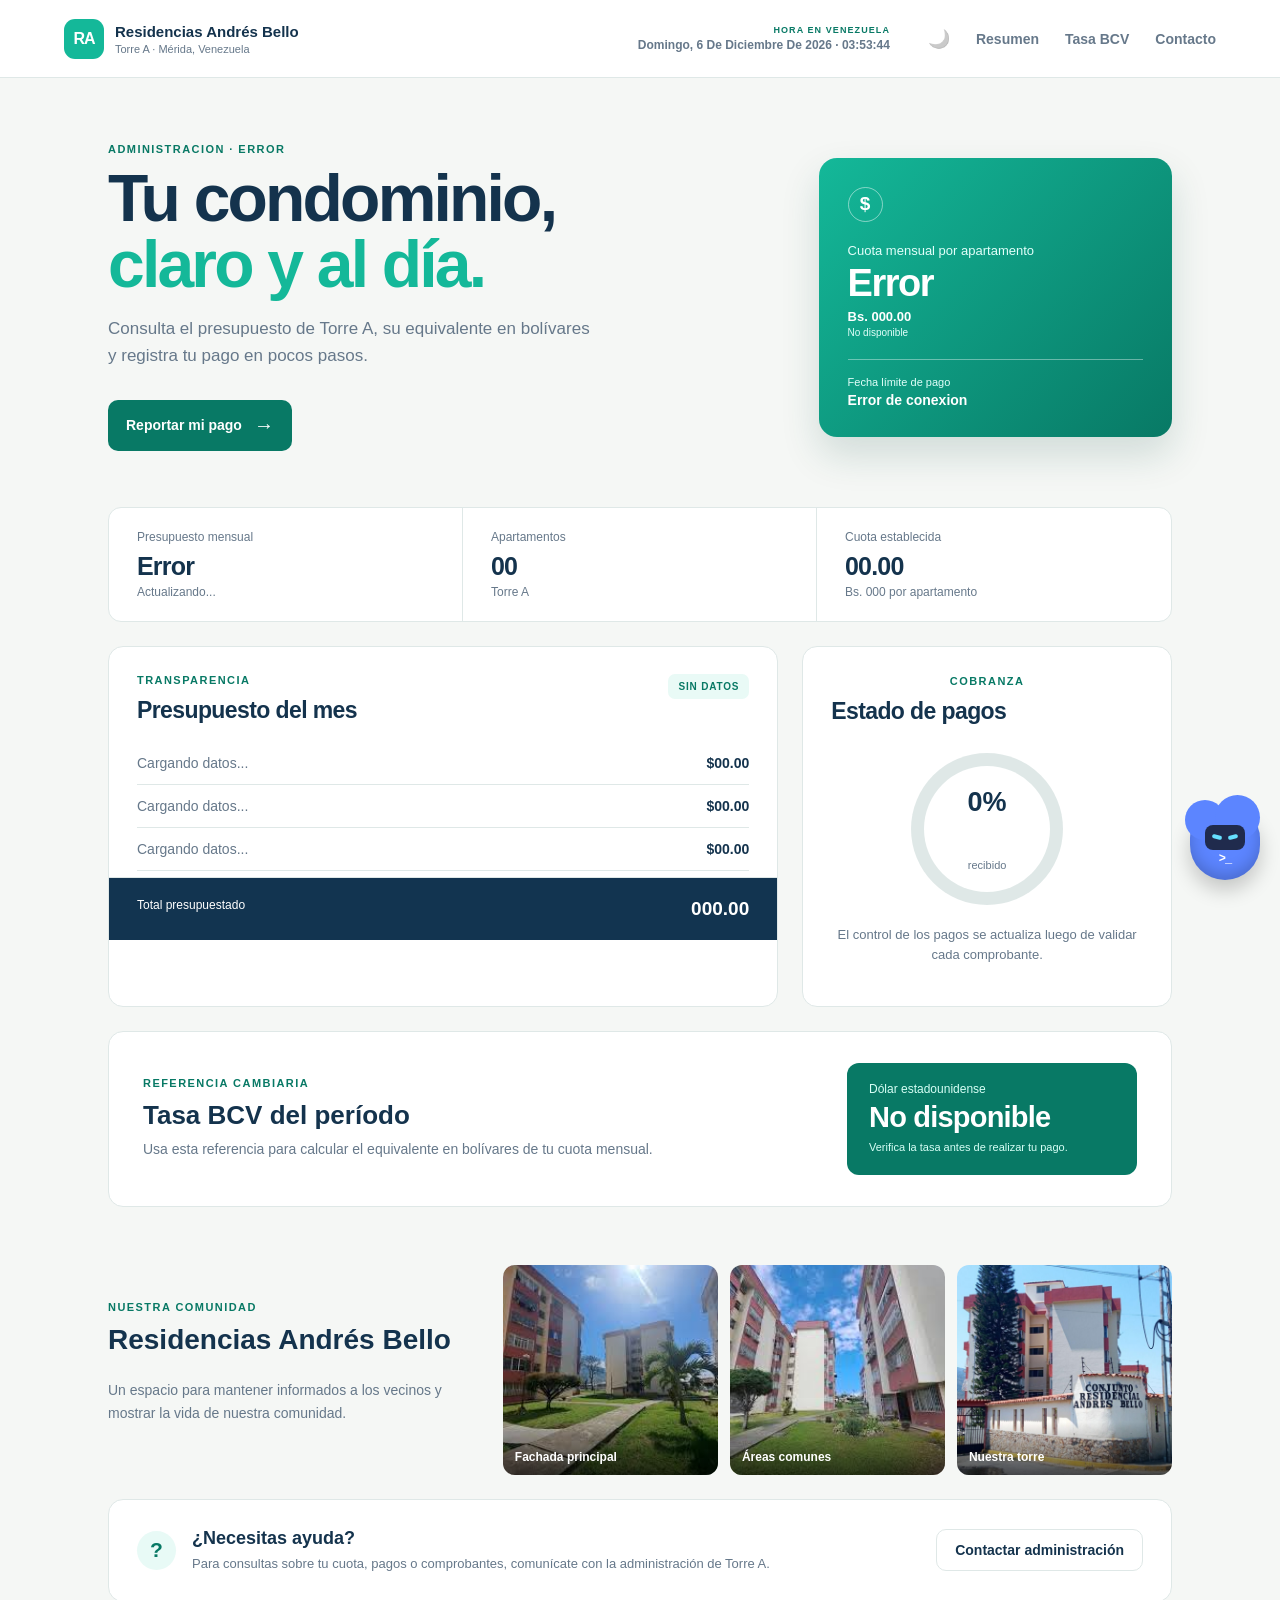
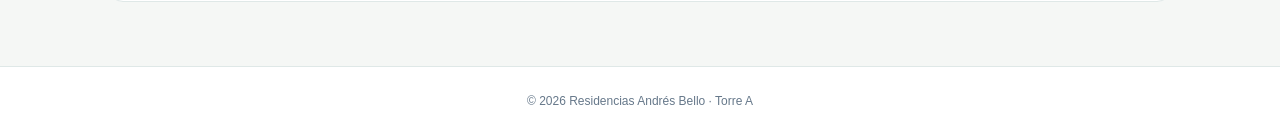
==== commit ff11477c: "Add files via upload" ====
--- a/dashboard.html
+++ b/dashboard.html
@@ -30,7 +30,7 @@
           <p class="eyebrow" id="periodo-hero">ADMINISTRACIÓN · CARGANDO PERÍODO</p>
           <h1>Tu condominio,<br /><em>claro y al día.</em></h1>
           <p class="hero-copy">Consulta el presupuesto de Torre A, su equivalente en bolívares y registra tu pago en pocos pasos.</p>
-          <a class="button primary" href="https://docs.google.com/forms/d/e/1FAIpQLSe9DGuaUtaWF4WO4DJ9DgAh0t8BMmfnsXHeLed1Wag_UKDj8g/viewform?usp=header" target="_blank" rel="noopener">Reportar mi pago <span>→</span></a>
+          <a class="button primary" href="verificar-pago.html">Reportar mi pago <span>→</span></a>
         </div>
         <aside class="amount-card hover-3d">
           <span class="icon-circle">$</span>
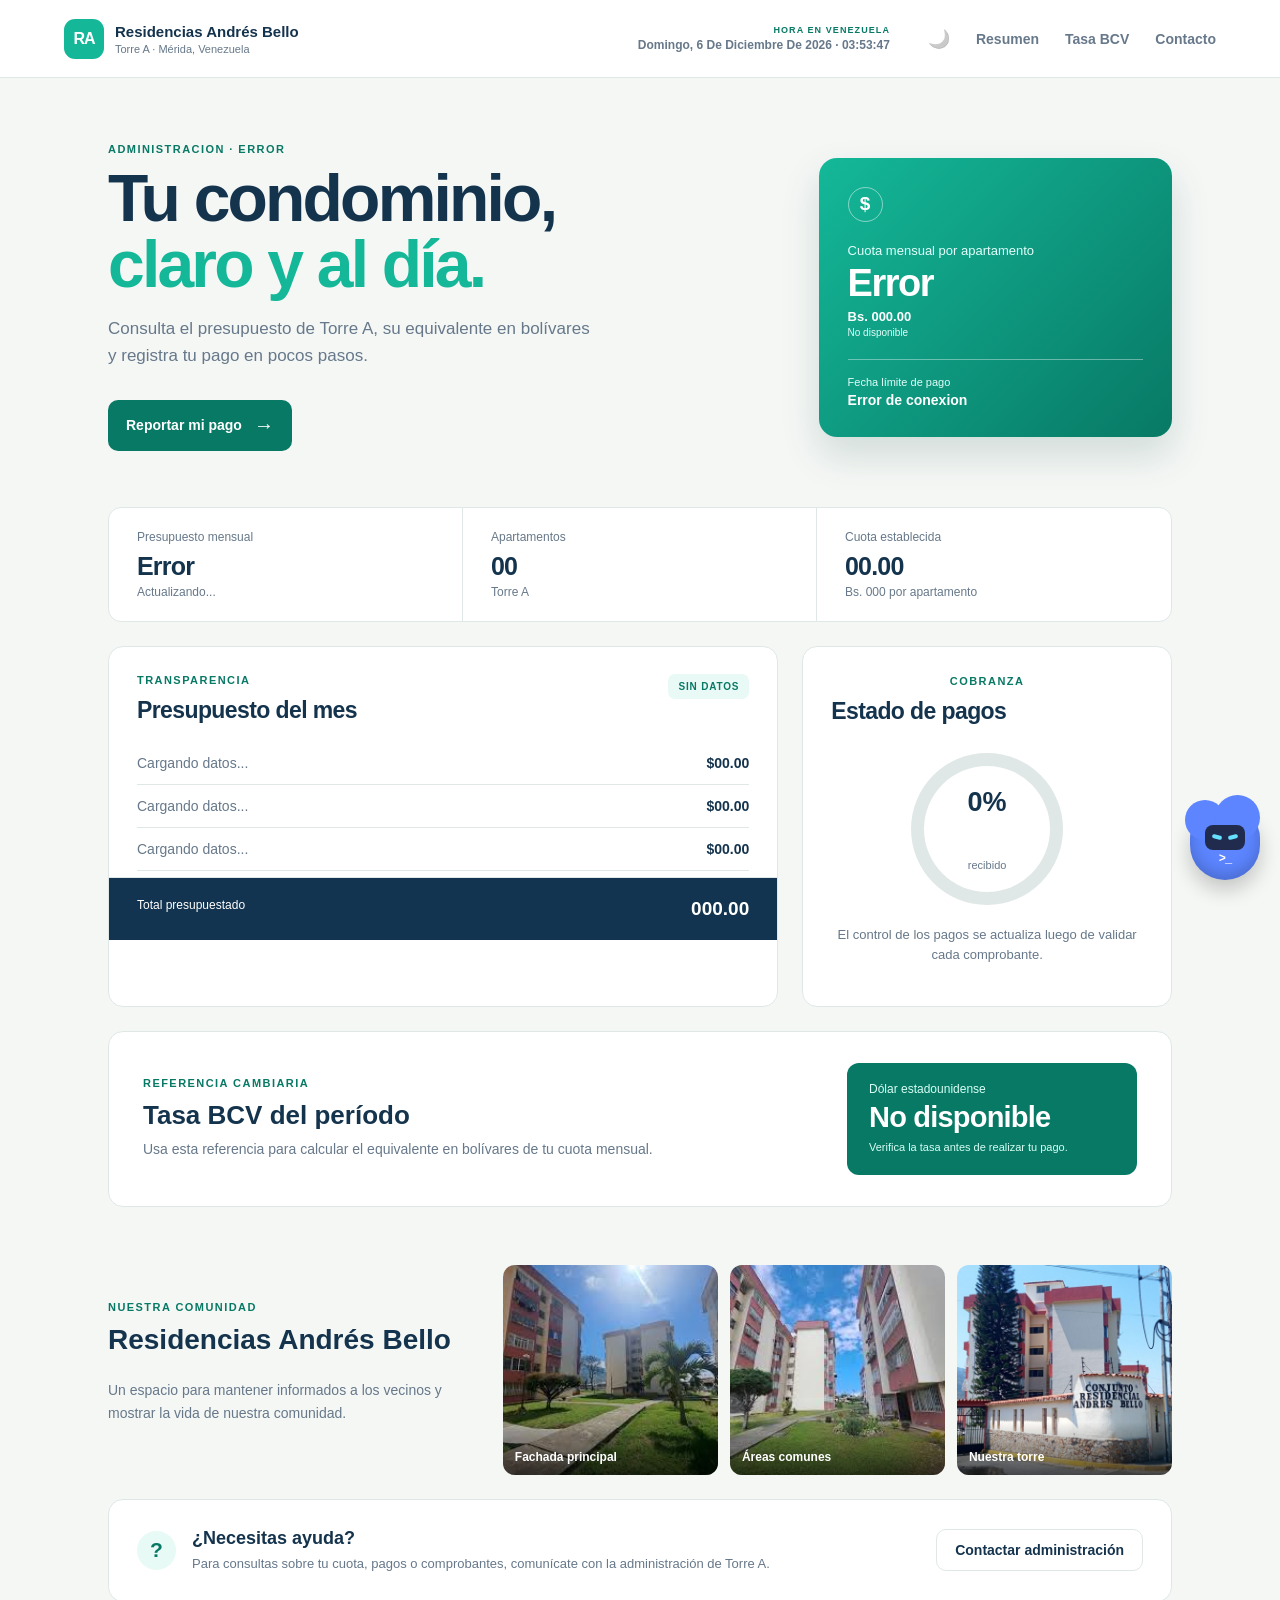
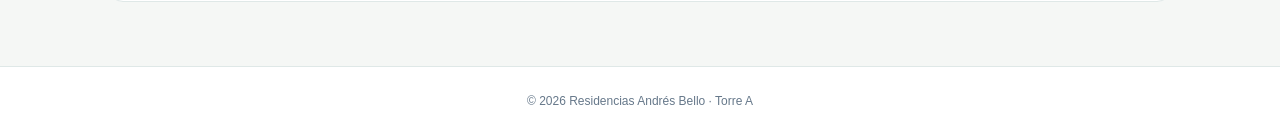
==== commit 9dc54ee9: "Add files via upload" ====
--- a/dashboard.html
+++ b/dashboard.html
@@ -30,7 +30,7 @@
           <p class="eyebrow" id="periodo-hero">ADMINISTRACIÓN · CARGANDO PERÍODO</p>
           <h1>Tu condominio,<br /><em>claro y al día.</em></h1>
           <p class="hero-copy">Consulta el presupuesto de Torre A, su equivalente en bolívares y registra tu pago en pocos pasos.</p>
-          <a class="button primary" href="verificar-pago.html">Reportar mi pago <span>→</span></a>
+          <a class="button primary" href="https://docs.google.com/forms/d/e/1FAIpQLSe9DGuaUtaWF4WO4DJ9DgAh0t8BMmfnsXHeLed1Wag_UKDj8g/viewform?usp=header" target="_blank" rel="noopener">Reportar mi pago <span>→</span></a>
         </div>
         <aside class="amount-card hover-3d">
           <span class="icon-circle">$</span>
